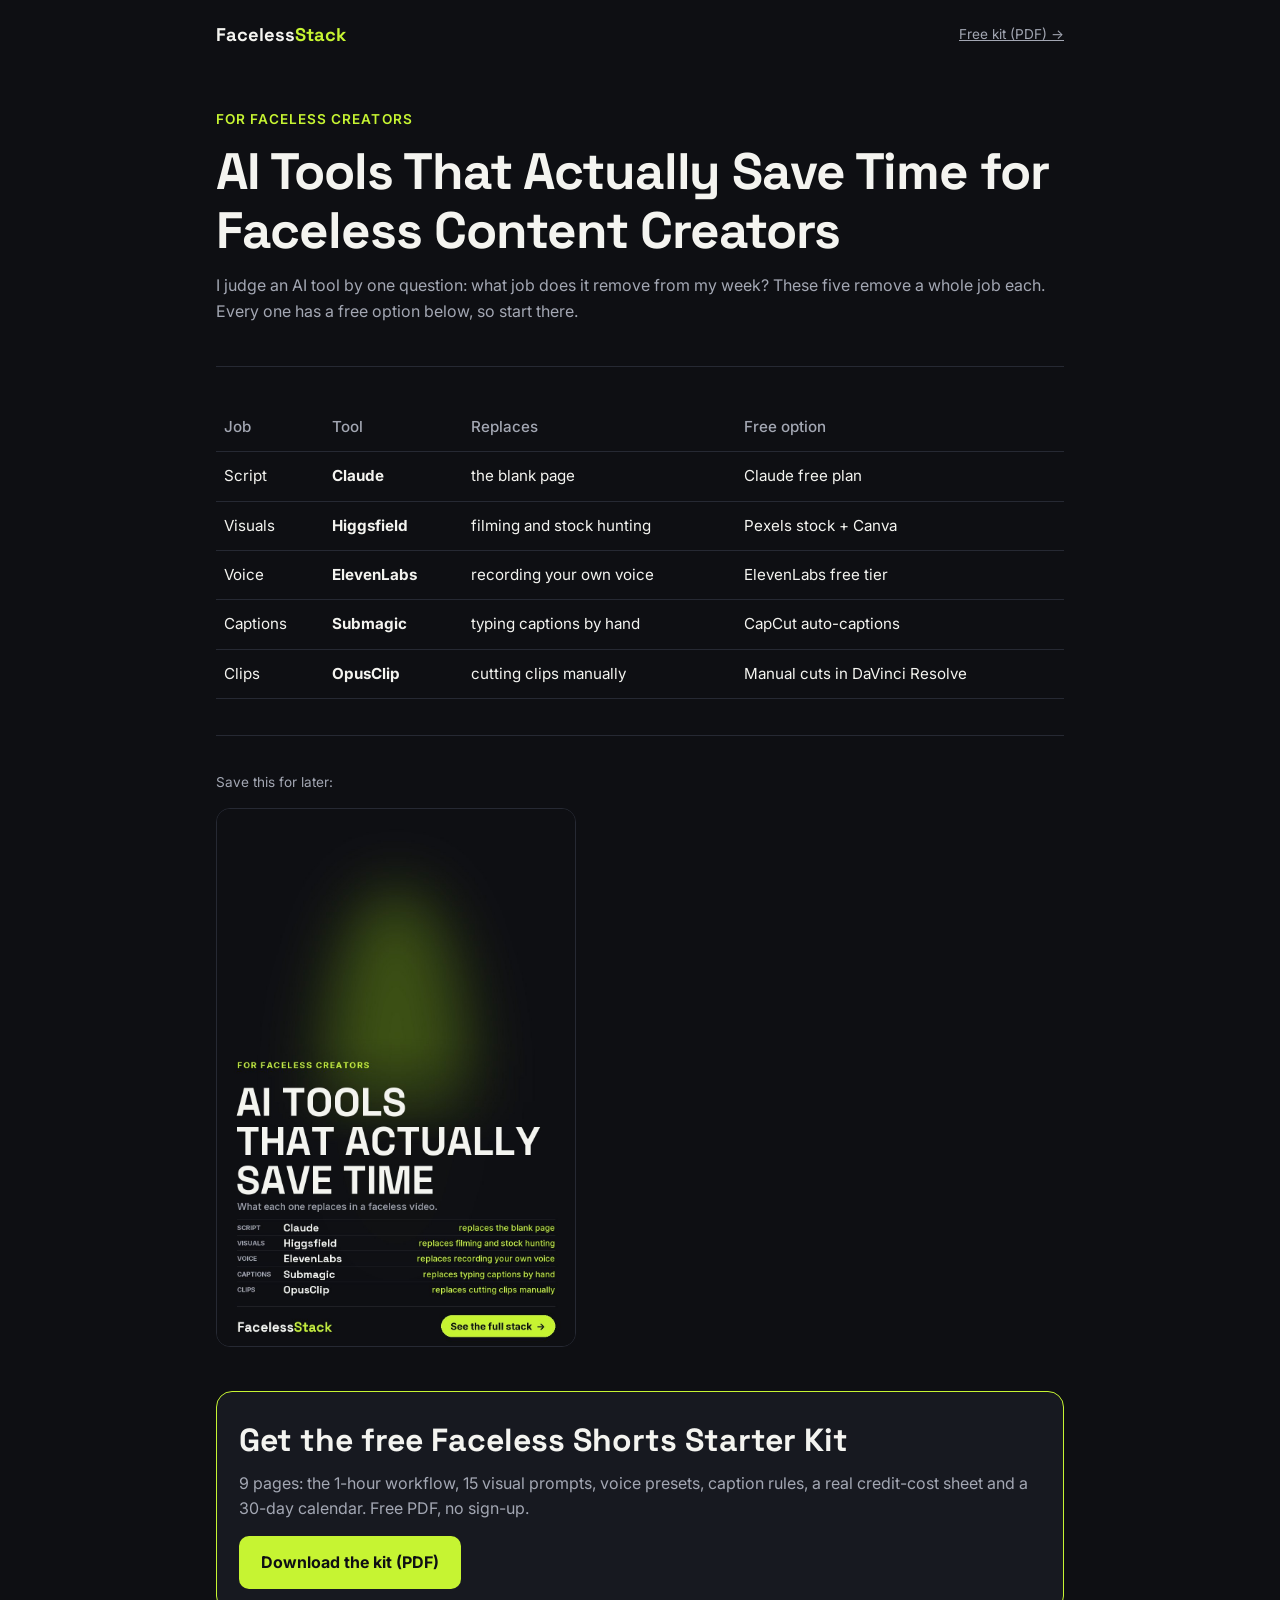
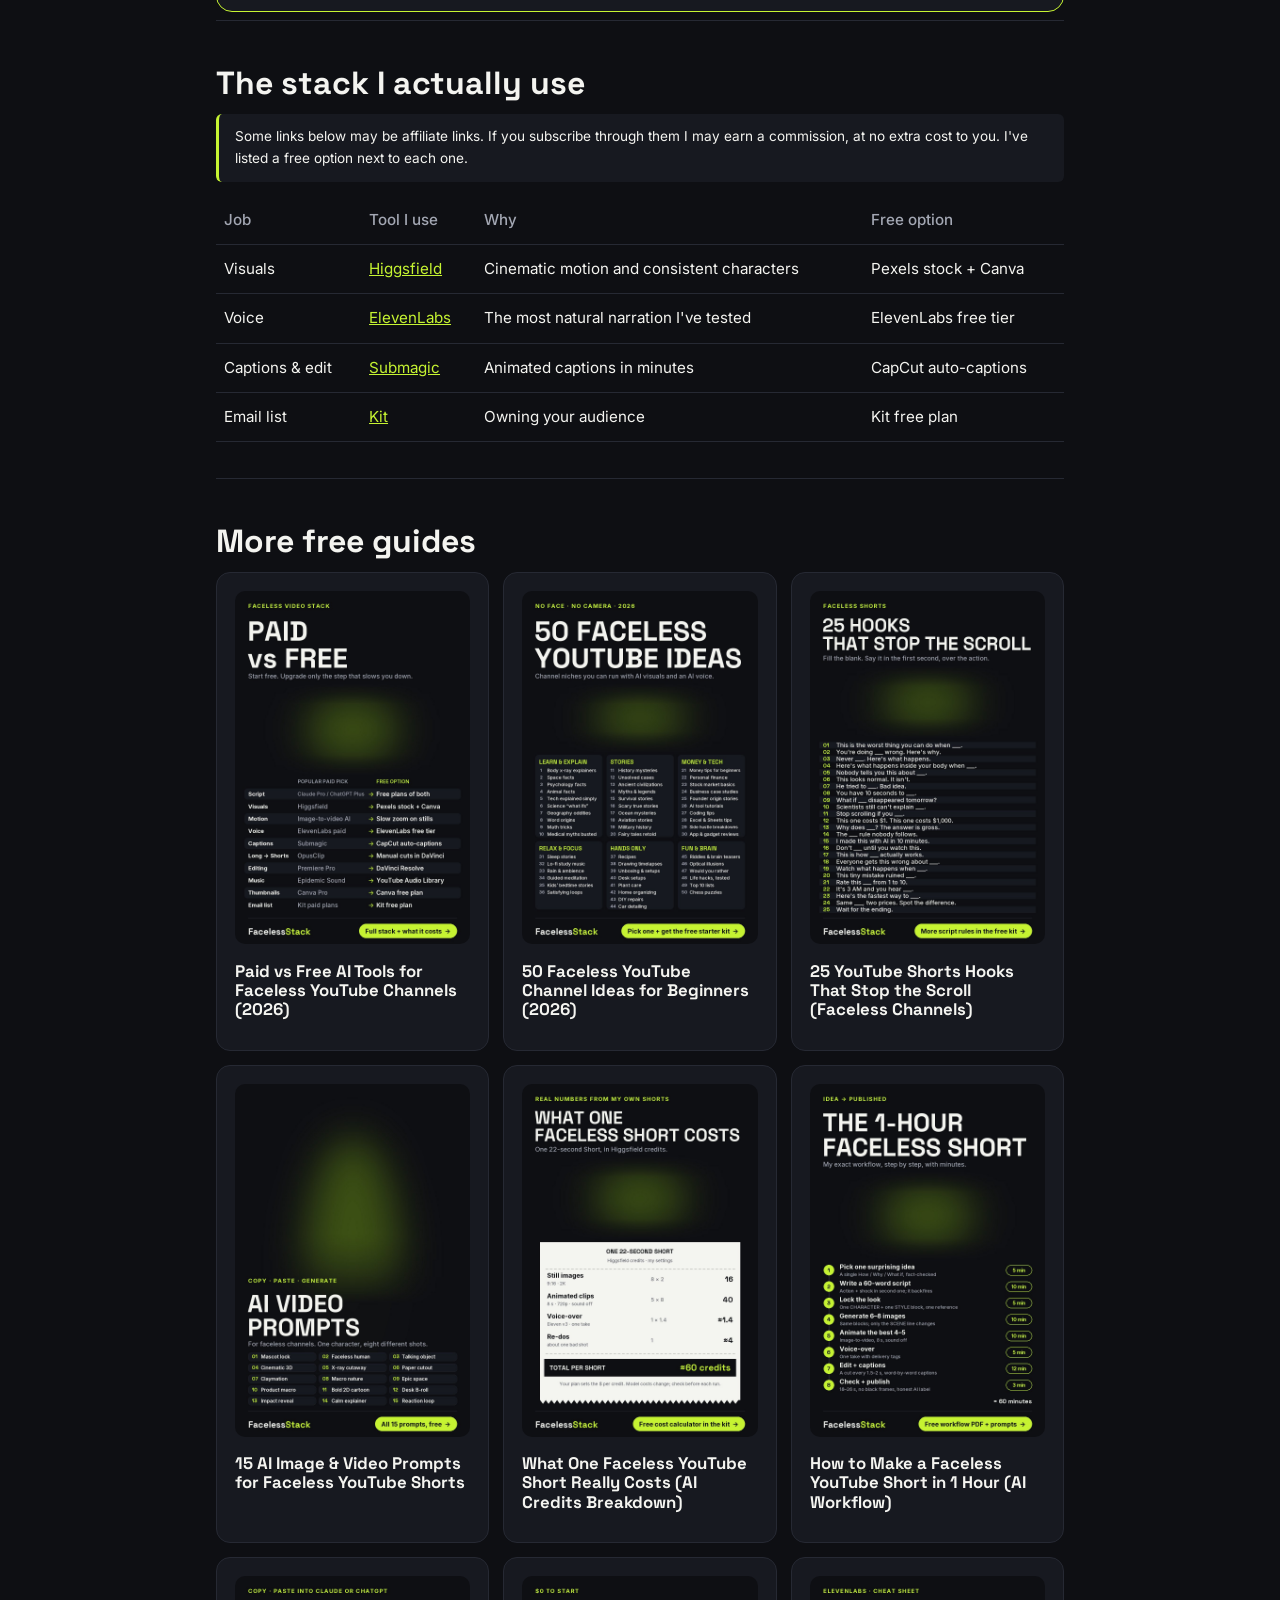
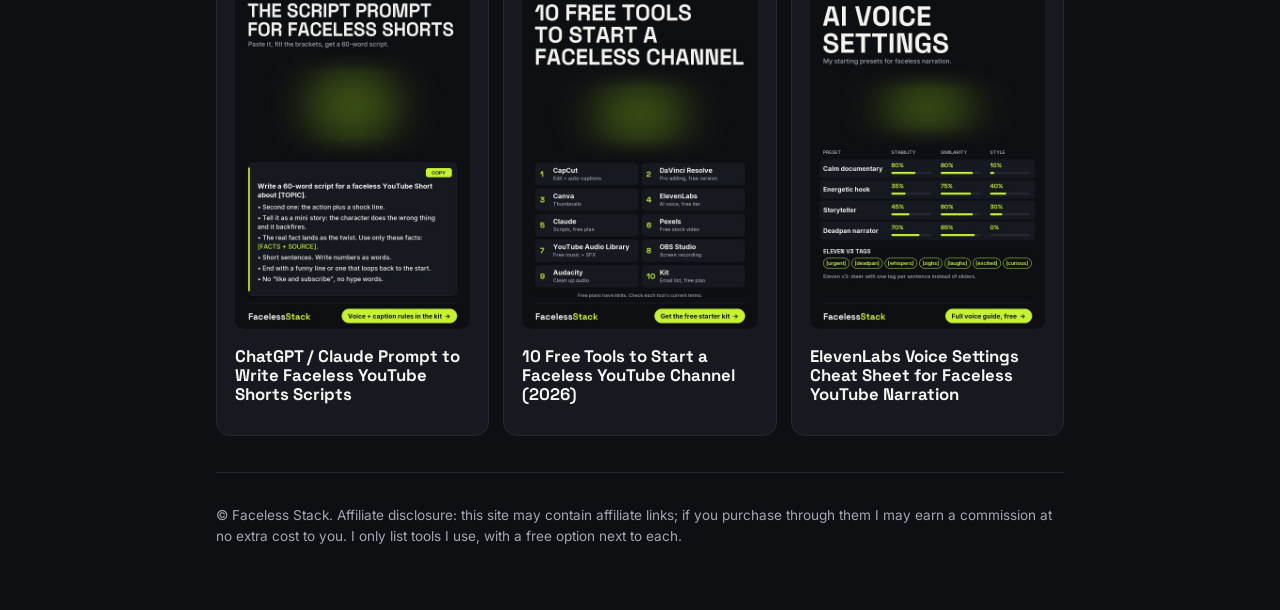
==== ai-tools-that-save-time/index.html @ 0819de9b "Faceless Stack site: landing page + 10 Pinterest guide pages Co-Authored-By: Claude Opus 5.5 <norepl" ====
<!doctype html>
<html lang="en">
<head>
<meta charset="utf-8">
<meta name="viewport" content="width=device-width, initial-scale=1">
<title>AI Tools That Actually Save Time for Faceless Content Creators | Faceless Stack</title>
<meta name="description" content="Five AI tools that actually save time when you make faceless videos, and the exact job each one replaces: Claude for scripts, Higgsfield for visuals, ElevenLabs for voice, Submagic for captions, OpusClip for clips. Free options listed for every one.">
<link rel="canonical" href="https://mussirimajid-rgb.github.io/facelessstack/ai-tools-that-save-time/">
<meta property="og:type" content="article">
<meta property="og:site_name" content="Faceless Stack">
<meta property="og:title" content="AI Tools That Actually Save Time for Faceless Content Creators | Faceless Stack">
<meta property="og:description" content="Five AI tools that actually save time when you make faceless videos, and the exact job each one replaces: Claude for scripts, Higgsfield for visuals, ElevenLabs for voice, Submagic for captions, OpusClip for clips. Free options listed for every one.">
<meta property="og:url" content="https://mussirimajid-rgb.github.io/facelessstack/ai-tools-that-save-time/">
<meta property="article:published_time" content="2026-10-27">
<meta property="og:image" content="https://mussirimajid-rgb.github.io/facelessstack/pins/ai-tools-that-save-time.jpg">
<link rel="preconnect" href="https://fonts.googleapis.com">
<link href="https://fonts.googleapis.com/css2?family=Inter:wght@400;500;700&family=Space+Grotesk:wght@500;700&display=swap" rel="stylesheet">
<link rel="stylesheet" href="../style.css">
</head>
<body>
<div class="wrap">
  <header>
    <a class="logo" href=".././">Faceless<span>Stack</span></a>
    <a class="small muted" href="../kit/Faceless-Shorts-Starter-Kit.pdf">Free kit (PDF) →</a>
  </header>
  <div class="hero">
    <div class="eyebrow">For faceless creators</div>
    <h1>AI Tools That Actually Save Time for Faceless Content Creators</h1>
    <p class="muted">I judge an AI tool by one question: what job does it remove from my week? These five remove a whole job each. Every one has a free option below, so start there.</p>
  </div>
  <section>
<div class="tablewrap"><table><thead><tr><th>Job</th><th>Tool</th><th>Replaces</th><th>Free option</th></tr></thead><tbody><tr><td>Script</td><td><b>Claude</b></td><td>the blank page</td><td>Claude free plan</td></tr><tr><td>Visuals</td><td><b>Higgsfield</b></td><td>filming and stock hunting</td><td>Pexels stock + Canva</td></tr><tr><td>Voice</td><td><b>ElevenLabs</b></td><td>recording your own voice</td><td>ElevenLabs free tier</td></tr><tr><td>Captions</td><td><b>Submagic</b></td><td>typing captions by hand</td><td>CapCut auto-captions</td></tr><tr><td>Clips</td><td><b>OpusClip</b></td><td>cutting clips manually</td><td>Manual cuts in DaVinci Resolve</td></tr></tbody></table></div>
  </section>
  <section>
    <p class="muted small">Save this for later:</p>
    <img class="pinimg" src="../pins/ai-tools-that-save-time.jpg" alt="Surreal poster of a monitor-headed character with a melting clock, listing AI tools that save time: Claude, Higgsfield, ElevenLabs, Submagic, OpusClip.">
  </section>
  <div class="kitbox">
    <h2>Get the free Faceless Shorts Starter Kit</h2>
    <p class="muted">9 pages: the 1-hour workflow, 15 visual prompts, voice presets, caption rules, a real credit-cost sheet and a 30-day calendar. Free PDF, no sign-up.</p>
    <a class="btn" href="../kit/Faceless-Shorts-Starter-Kit.pdf" download>Download the kit (PDF)</a>
  </div>
  <section>
    <h2>The stack I actually use</h2>
    <p class="disclosure small">Some links below may be affiliate links. If you subscribe through them I may earn a commission, at no extra cost to you. I've listed a free option next to each one.</p>
    <div class="tablewrap"><table>
      <thead><tr><th>Job</th><th>Tool I use</th><th>Why</th><th>Free option</th></tr></thead>
      <tbody>
          <tr><td>Visuals</td><td><a href="https://higgsfield.ai" rel="sponsored nofollow noopener" target="_blank">Higgsfield</a></td><td>Cinematic motion and consistent characters</td><td>Pexels stock + Canva</td></tr>
          <tr><td>Voice</td><td><a href="https://elevenlabs.io" rel="sponsored nofollow noopener" target="_blank">ElevenLabs</a></td><td>The most natural narration I&#x27;ve tested</td><td>ElevenLabs free tier</td></tr>
          <tr><td>Captions &amp; edit</td><td><a href="https://www.submagic.co" rel="sponsored nofollow noopener" target="_blank">Submagic</a></td><td>Animated captions in minutes</td><td>CapCut auto-captions</td></tr>
          <tr><td>Email list</td><td><a href="https://kit.com" rel="sponsored nofollow noopener" target="_blank">Kit</a></td><td>Owning your audience</td><td>Kit free plan</td></tr>
      </tbody>
    </table></div>
  </section>
  <section>
    <h2>More free guides</h2>
    <div class="grid guides">
      <a class="card" href="../paid-vs-free-tools/"><img src="../pins/paid-vs-free-tools.jpg" alt="Comparison chart of paid vs free AI tools for faceless YouTube videos: Higgsfield vs Pexels, ElevenLabs vs free tier, Submagic vs CapCut, Premiere vs DaVinci Resolve." loading="lazy"><h3 style="margin-top:10px">Paid vs Free AI Tools for Faceless YouTube Channels (2026)</h3></a>
      <a class="card" href="../faceless-youtube-channel-ideas/"><img src="../pins/faceless-youtube-channel-ideas.jpg" alt="List of 50 faceless YouTube channel ideas in six groups: learn and explain, stories, money and tech, relax and focus, hands only, fun and brain." loading="lazy"><h3 style="margin-top:10px">50 Faceless YouTube Channel Ideas for Beginners (2026)</h3></a>
      <a class="card" href="../youtube-shorts-hooks/"><img src="../pins/youtube-shorts-hooks.jpg" alt="List of 25 fill-in-the-blank video hooks for YouTube Shorts, such as &#x27;You&#x27;re doing ___ wrong. Here&#x27;s why.&#x27;" loading="lazy"><h3 style="margin-top:10px">25 YouTube Shorts Hooks That Stop the Scroll (Faceless Channels)</h3></a>
      <a class="card" href="../ai-video-prompts/"><img src="../pins/ai-video-prompts.jpg" alt="Glossy 3D number 15 with a monitor-headed character, listing 15 AI prompt templates for faceless videos." loading="lazy"><h3 style="margin-top:10px">15 AI Image &amp; Video Prompts for Faceless YouTube Shorts</h3></a>
      <a class="card" href="../faceless-short-cost/"><img src="../pins/faceless-short-cost.jpg" alt="Receipt showing the cost of one faceless YouTube Short: 16 credits of images, 40 credits of animated clips, 1.4 for voice, about 4 for re-dos, about 60 credits total." loading="lazy"><h3 style="margin-top:10px">What One Faceless YouTube Short Really Costs (AI Credits Breakdown)</h3></a>
      <a class="card" href="../one-hour-workflow/"><img src="../pins/one-hour-workflow.jpg" alt="Timeline of 8 steps to make a faceless YouTube Short in one hour, with minutes per step adding up to 60." loading="lazy"><h3 style="margin-top:10px">How to Make a Faceless YouTube Short in 1 Hour (AI Workflow)</h3></a>
      <a class="card" href="../script-prompt/"><img src="../pins/script-prompt.jpg" alt="Copy-paste prompt card for writing a 60-word faceless YouTube Shorts script with Claude or ChatGPT." loading="lazy"><h3 style="margin-top:10px">ChatGPT / Claude Prompt to Write Faceless YouTube Shorts Scripts</h3></a>
      <a class="card" href="../free-tools-faceless-channel/"><img src="../pins/free-tools-faceless-channel.jpg" alt="List of 10 free tools to start a faceless YouTube channel, including CapCut, DaVinci Resolve, Canva, ElevenLabs and OBS Studio." loading="lazy"><h3 style="margin-top:10px">10 Free Tools to Start a Faceless YouTube Channel (2026)</h3></a>
      <a class="card" href="../ai-voice-settings/"><img src="../pins/ai-voice-settings.jpg" alt="Cheat sheet of ElevenLabs voice settings for four narration styles with stability, similarity and style percentages, and Eleven v3 emotion tags." loading="lazy"><h3 style="margin-top:10px">ElevenLabs Voice Settings Cheat Sheet for Faceless YouTube Narration</h3></a>
    </div>
  </section>
  <footer class="small muted">
    <p>© Faceless Stack. Affiliate disclosure: this site may contain affiliate links; if you purchase through them I may earn a commission at no extra cost to you. I only list tools I use, with a free option next to each.</p>
  </footer>
</div>
<script>document.querySelectorAll('.copy').forEach(b=>b.onclick=()=>{navigator.clipboard.writeText(document.getElementById(b.dataset.for).innerText);b.textContent='Copied';setTimeout(()=>b.textContent='Copy',1500)})</script>
</body>
</html>
---- style.css ----
:root{--bg:#0E0F13;--panel:#171920;--line:#262933;--text:#F4F4F0;--muted:#A3A7B3;--accent:#C6F432;--ink:#0E0F13}
*{box-sizing:border-box}body{margin:0;background:var(--bg);color:var(--text);font:16px/1.6 Inter,system-ui,sans-serif}
.wrap{max-width:880px;margin:0 auto;padding:0 16px}
h1,h2,h3{font-family:"Space Grotesk",Inter,sans-serif;line-height:1.15;margin:0 0 12px}
h1{font-size:clamp(2rem,6vw,3.2rem);letter-spacing:-.02em}h2{font-size:clamp(1.4rem,4vw,2rem);margin-top:8px}
p{margin:0 0 14px}a{color:var(--accent)}.muted{color:var(--muted)}.small{font-size:.85rem}
header{padding:20px 0;display:flex;justify-content:space-between;align-items:center}
.logo{font-family:"Space Grotesk",Inter,sans-serif;font-weight:700;color:var(--text);text-decoration:none;font-size:1.15rem}.logo span{color:var(--accent)}
.hero{padding:40px 0 28px}.eyebrow{color:var(--accent);font-weight:600;font-size:.85rem;text-transform:uppercase;letter-spacing:.08em;margin-bottom:12px}
.btn{padding:14px 22px;border:0;border-radius:10px;background:var(--accent);color:var(--ink);font-weight:700;font-size:1rem;cursor:pointer;text-decoration:none;display:inline-block}
section{padding:36px 0;border-top:1px solid var(--line)}
.grid{display:grid;grid-template-columns:repeat(auto-fit,minmax(240px,1fr));gap:14px}
.card{background:var(--panel);border:1px solid var(--line);border-radius:14px;padding:18px}.card h3{font-size:1.05rem}
.num{color:var(--accent);font-family:"Space Grotesk",Inter,sans-serif;font-weight:700}
table{width:100%;border-collapse:collapse;font-size:.95rem}th,td{text-align:left;padding:12px 8px;border-bottom:1px solid var(--line);vertical-align:top}
th{color:var(--muted);font-weight:500}.tablewrap{overflow-x:auto}
ol.list{padding-left:1.4em}ol.list li{padding:6px 0;border-bottom:1px solid var(--line)}
.groups{display:grid;grid-template-columns:repeat(auto-fit,minmax(230px,1fr));gap:14px}.groups ol{margin:0;padding-left:1.6em}
.groups h3{color:var(--accent);font-size:1rem;text-transform:uppercase;letter-spacing:.04em}
pre{white-space:pre-wrap;background:var(--panel);border:1px solid var(--line);border-left:4px solid var(--accent);border-radius:12px;padding:18px;font:15px/1.6 ui-monospace,Consolas,monospace;margin:0 0 10px}
.prompt{margin-bottom:22px}.prompt h3{font-size:1.05rem}
.copy{background:transparent;color:var(--accent);border:1px solid var(--accent);border-radius:8px;padding:6px 14px;font-weight:600;cursor:pointer}
.kitbox{background:var(--panel);border:1px solid var(--accent);border-radius:16px;padding:22px;margin:8px 0}
.disclosure{background:var(--panel);border-left:3px solid var(--accent);padding:12px 16px;border-radius:6px}
.pinimg{display:block;max-width:360px;width:100%;border-radius:14px;border:1px solid var(--line);margin:8px 0 0}
.calc{display:grid;grid-template-columns:repeat(auto-fit,minmax(200px,1fr));gap:12px;margin-top:12px}
.calc label{display:block;font-size:.85rem;color:var(--muted)}.calc input{width:100%;padding:12px;border-radius:10px;border:1px solid var(--line);background:var(--bg);color:var(--text);font-size:1rem}
.result{font-family:"Space Grotesk",Inter,sans-serif;font-size:1.5rem;color:var(--accent);margin-top:12px}
.guides a{color:var(--text);text-decoration:none}.guides img{width:100%;border-radius:10px;aspect-ratio:2/3;object-fit:cover}
.tags span{display:inline-block;border:1px solid var(--accent);color:var(--accent);border-radius:20px;padding:4px 12px;margin:0 6px 8px 0;font-weight:600}
footer{padding:32px 0 48px;border-top:1px solid var(--line)}
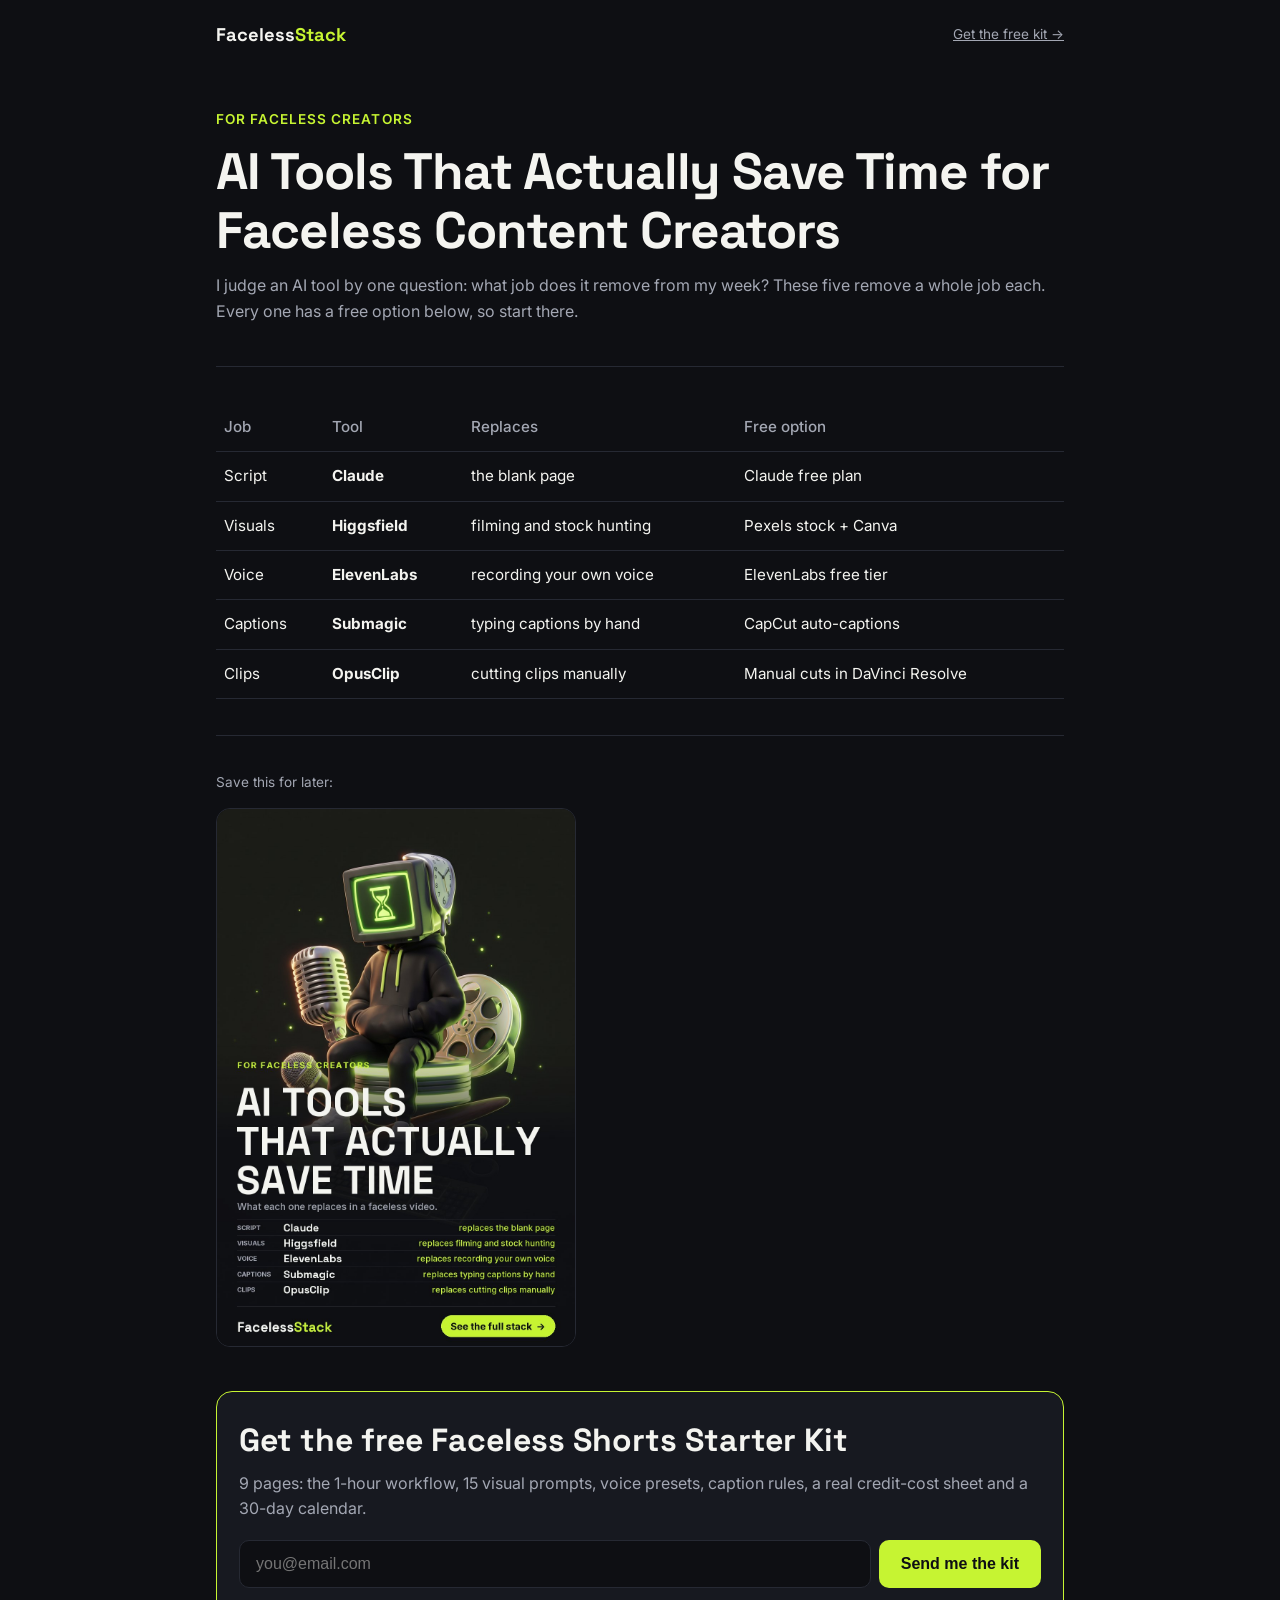
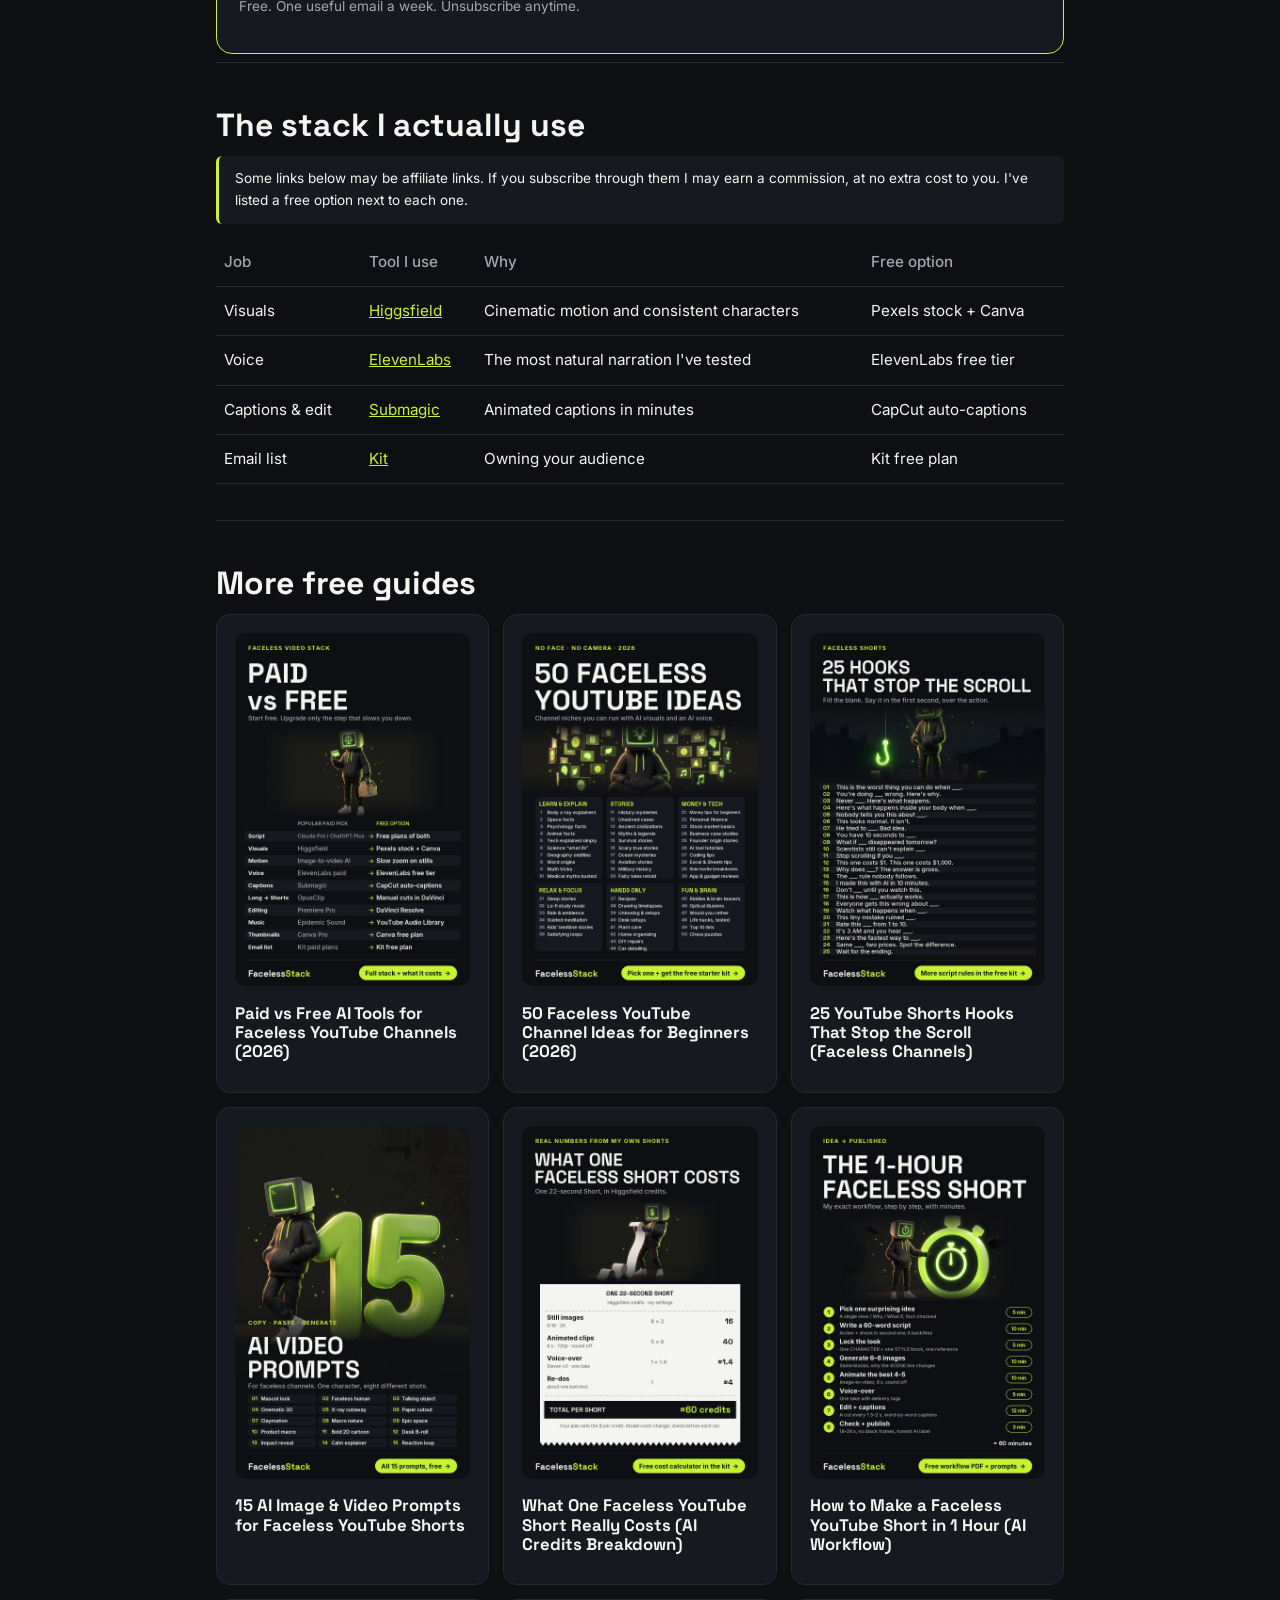
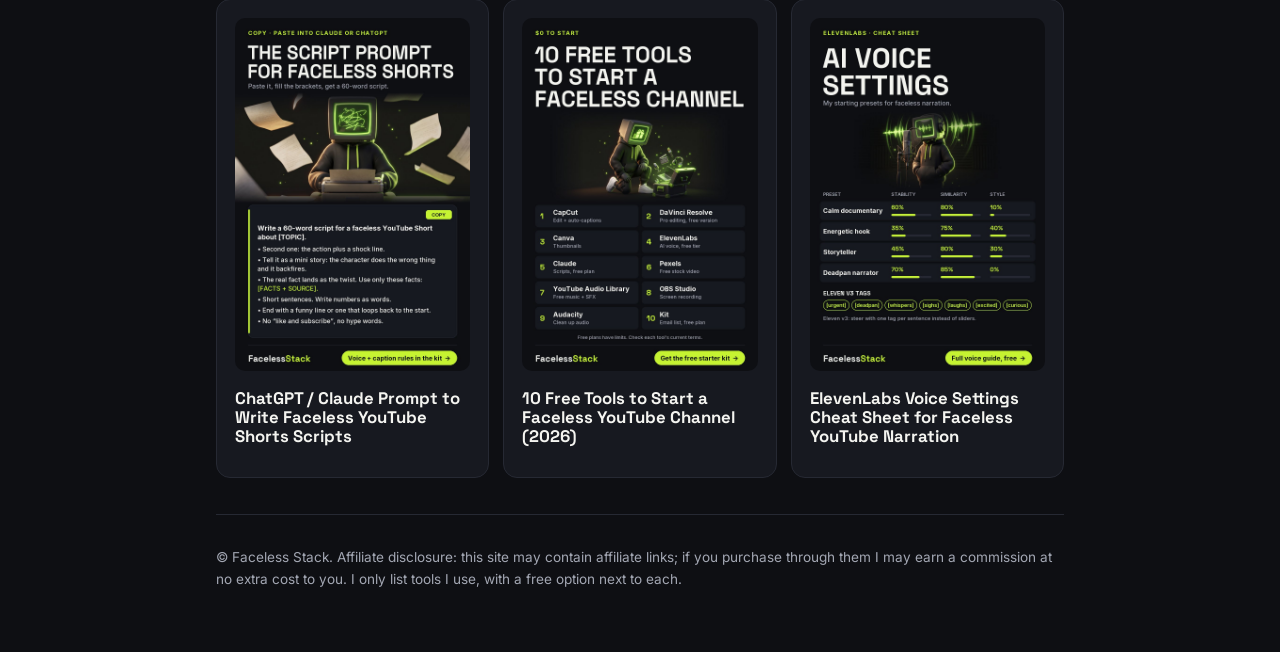
==== commit b3f3decc: "Replace direct kit download with Kit sign-up form; add thank-you page Co-Authored-By: Claude Opus 5." ====
--- a/ai-tools-that-save-time/index.html
+++ b/ai-tools-that-save-time/index.html
@@ -21,7 +21,7 @@
 <div class="wrap">
   <header>
     <a class="logo" href=".././">Faceless<span>Stack</span></a>
-    <a class="small muted" href="../kit/Faceless-Shorts-Starter-Kit.pdf">Free kit (PDF) →</a>
+    <a class="small muted" href="#kit">Get the free kit →</a>
   </header>
   <div class="hero">
     <div class="eyebrow">For faceless creators</div>
@@ -35,10 +35,15 @@
     <p class="muted small">Save this for later:</p>
     <img class="pinimg" src="../pins/ai-tools-that-save-time.jpg" alt="Surreal poster of a monitor-headed character with a melting clock, listing AI tools that save time: Claude, Higgsfield, ElevenLabs, Submagic, OpusClip.">
   </section>
-  <div class="kitbox">
+  <div class="kitbox" id="kit">
     <h2>Get the free Faceless Shorts Starter Kit</h2>
-    <p class="muted">9 pages: the 1-hour workflow, 15 visual prompts, voice presets, caption rules, a real credit-cost sheet and a 30-day calendar. Free PDF, no sign-up.</p>
-    <a class="btn" href="../kit/Faceless-Shorts-Starter-Kit.pdf" download>Download the kit (PDF)</a>
+    <p class="muted">9 pages: the 1-hour workflow, 15 visual prompts, voice presets, caption rules, a real credit-cost sheet and a 30-day calendar.</p>
+    <form class="signup" action="https://app.kit.com/forms/10103270/subscriptions" method="post">
+      <label class="sr" for="email">Email address</label>
+      <input id="email" type="email" name="email_address" placeholder="you@email.com" autocomplete="email" required>
+      <button class="btn" type="submit">Send me the kit</button>
+    </form>
+    <p class="small muted">Free. One useful email a week. Unsubscribe anytime.</p>
   </div>
   <section>
     <h2>The stack I actually use</h2>
--- a/style.css
+++ b/style.css
@@ -21,6 +21,9 @@
 .prompt{margin-bottom:22px}.prompt h3{font-size:1.05rem}
 .copy{background:transparent;color:var(--accent);border:1px solid var(--accent);border-radius:8px;padding:6px 14px;font-weight:600;cursor:pointer}
 .kitbox{background:var(--panel);border:1px solid var(--accent);border-radius:16px;padding:22px;margin:8px 0}
+.signup{display:flex;gap:8px;flex-wrap:wrap;margin:18px 0 8px}
+.signup input{flex:1 1 240px;padding:14px 16px;border-radius:10px;border:1px solid var(--line);background:var(--bg);color:var(--text);font-size:1rem}
+.sr{position:absolute;width:1px;height:1px;overflow:hidden;clip:rect(0 0 0 0)}
 .disclosure{background:var(--panel);border-left:3px solid var(--accent);padding:12px 16px;border-radius:6px}
 .pinimg{display:block;max-width:360px;width:100%;border-radius:14px;border:1px solid var(--line);margin:8px 0 0}
 .calc{display:grid;grid-template-columns:repeat(auto-fit,minmax(200px,1fr));gap:12px;margin-top:12px}
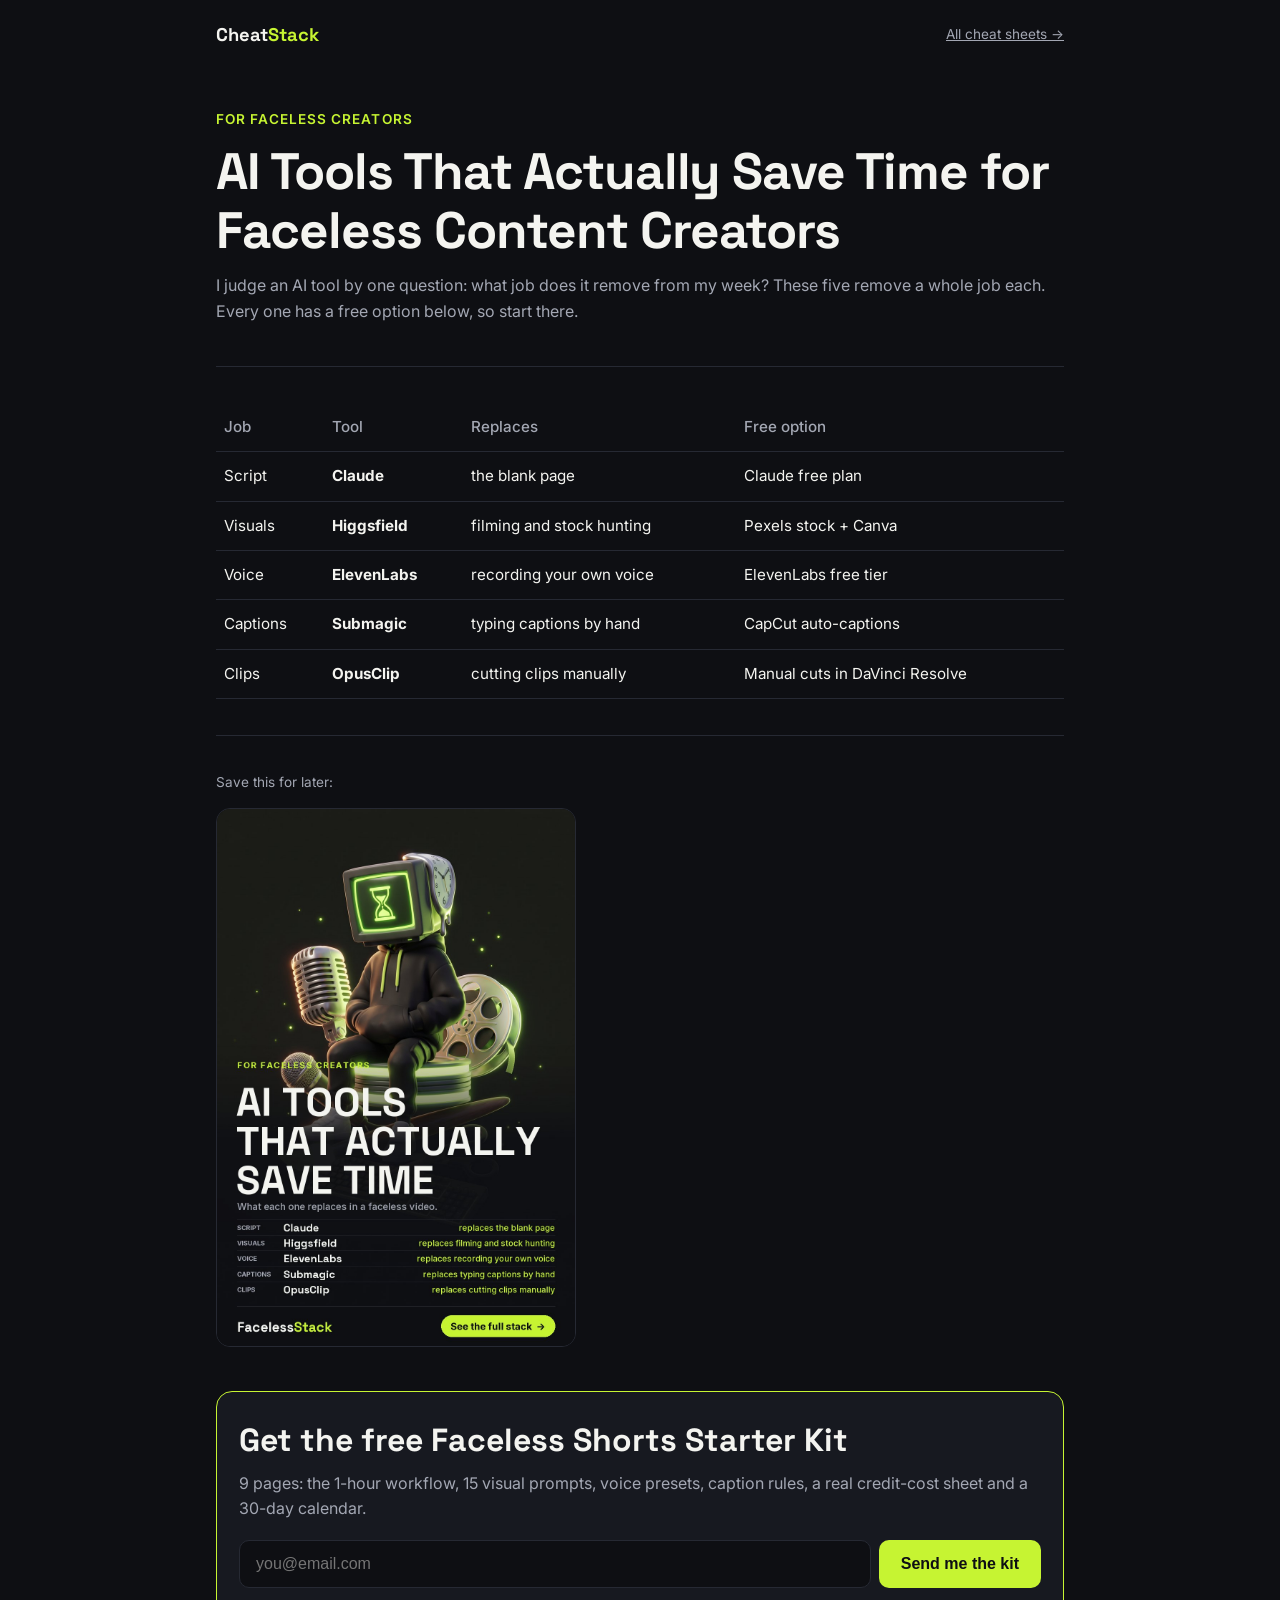
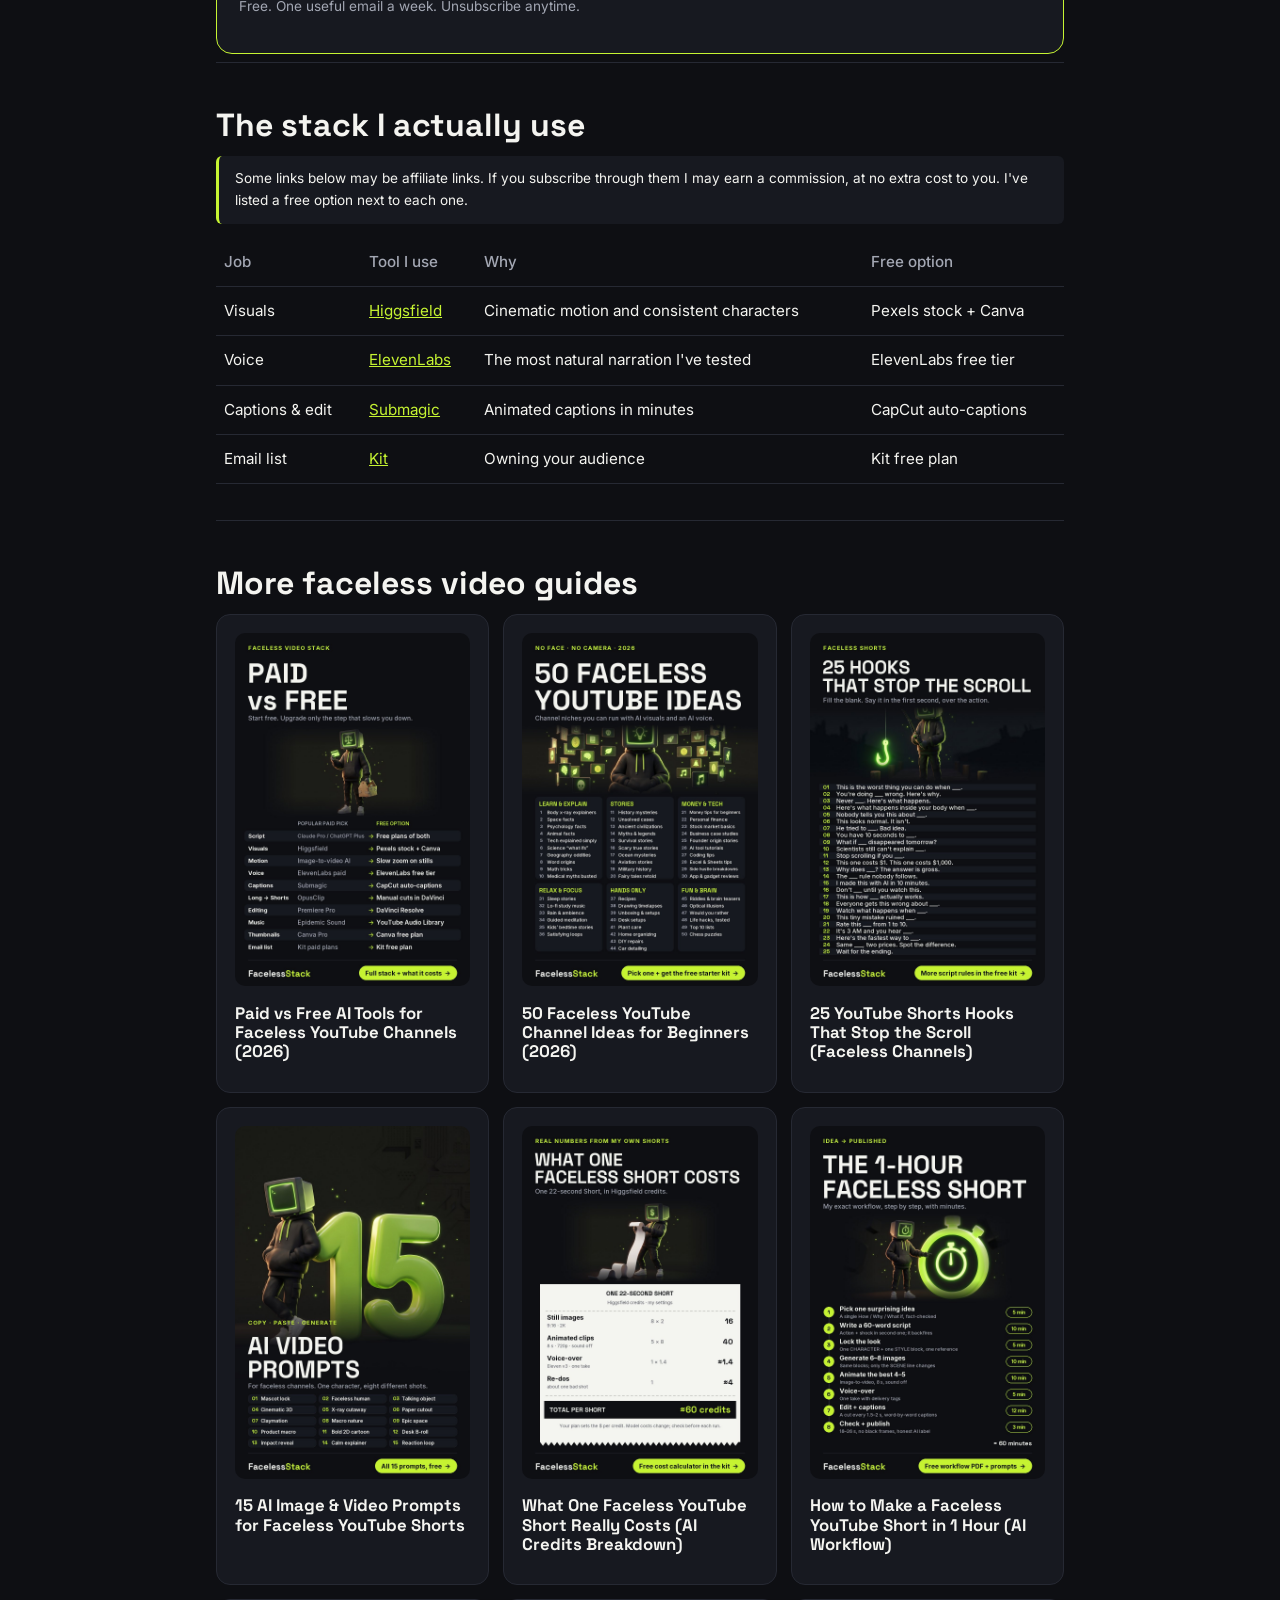
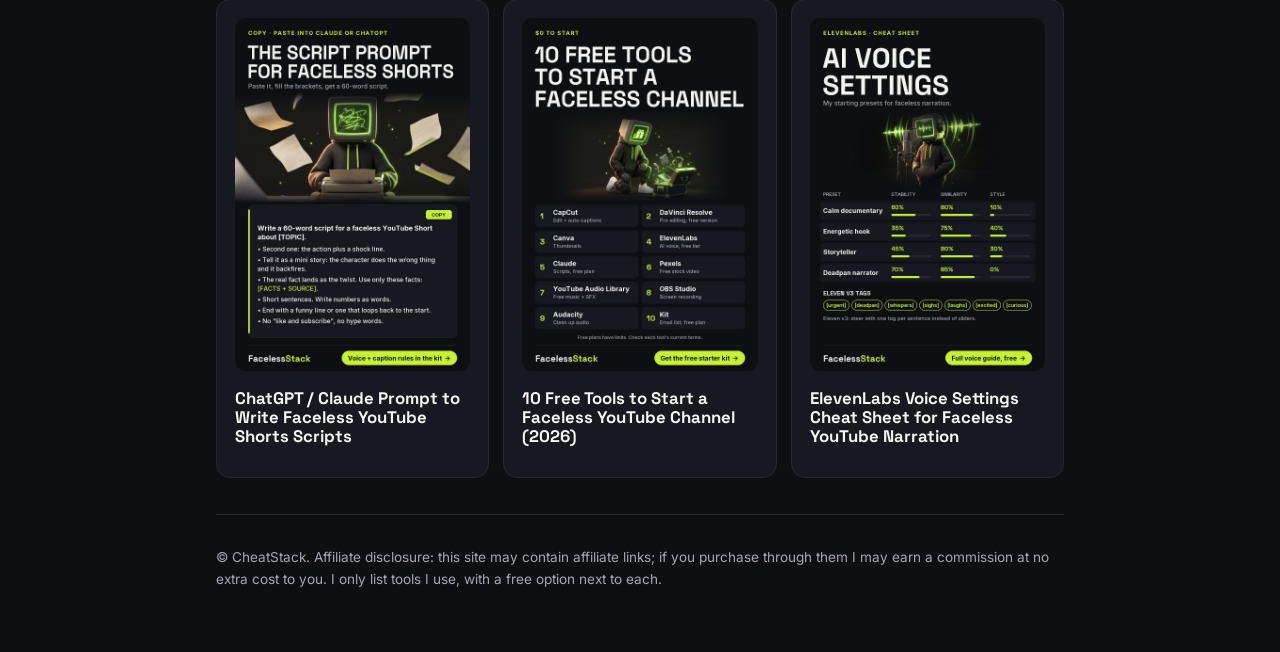
==== commit a874a8c8: "Rebrand to CheatStack: broader cheat-sheet home page and titles Co-Authored-By: Claude Opus 5.5 <nor" ====
--- a/ai-tools-that-save-time/index.html
+++ b/ai-tools-that-save-time/index.html
@@ -3,25 +3,25 @@
 <head>
 <meta charset="utf-8">
 <meta name="viewport" content="width=device-width, initial-scale=1">
-<title>AI Tools That Actually Save Time for Faceless Content Creators | Faceless Stack</title>
+<title>AI Tools That Actually Save Time for Faceless Content Creators | CheatStack</title>
 <meta name="description" content="Five AI tools that actually save time when you make faceless videos, and the exact job each one replaces: Claude for scripts, Higgsfield for visuals, ElevenLabs for voice, Submagic for captions, OpusClip for clips. Free options listed for every one.">
-<link rel="canonical" href="https://mussirimajid-rgb.github.io/facelessstack/ai-tools-that-save-time/">
+<link rel="canonical" href="https://mussirimajid-rgb.github.io/cheatstack/ai-tools-that-save-time/">
 <meta property="og:type" content="article">
-<meta property="og:site_name" content="Faceless Stack">
-<meta property="og:title" content="AI Tools That Actually Save Time for Faceless Content Creators | Faceless Stack">
+<meta property="og:site_name" content="CheatStack">
+<meta property="og:title" content="AI Tools That Actually Save Time for Faceless Content Creators | CheatStack">
 <meta property="og:description" content="Five AI tools that actually save time when you make faceless videos, and the exact job each one replaces: Claude for scripts, Higgsfield for visuals, ElevenLabs for voice, Submagic for captions, OpusClip for clips. Free options listed for every one.">
-<meta property="og:url" content="https://mussirimajid-rgb.github.io/facelessstack/ai-tools-that-save-time/">
-<meta property="article:published_time" content="2026-10-27">
-<meta property="og:image" content="https://mussirimajid-rgb.github.io/facelessstack/pins/ai-tools-that-save-time.jpg">
+<meta property="og:url" content="https://mussirimajid-rgb.github.io/cheatstack/ai-tools-that-save-time/">
+<meta property="article:published_time" content="2026-10-29">
+<meta property="og:image" content="https://mussirimajid-rgb.github.io/cheatstack/pins/ai-tools-that-save-time.jpg">
 <link rel="preconnect" href="https://fonts.googleapis.com">
 <link href="https://fonts.googleapis.com/css2?family=Inter:wght@400;500;700&family=Space+Grotesk:wght@500;700&display=swap" rel="stylesheet">
-<link rel="stylesheet" href="../style.css">
+<link rel="stylesheet" href="../style.css?v=de7e3dae">
 </head>
 <body>
 <div class="wrap">
   <header>
-    <a class="logo" href=".././">Faceless<span>Stack</span></a>
-    <a class="small muted" href="#kit">Get the free kit →</a>
+    <a class="logo" href=".././">Cheat<span>Stack</span></a>
+    <a class="small muted" href=".././#sheets">All cheat sheets →</a>
   </header>
   <div class="hero">
     <div class="eyebrow">For faceless creators</div>
@@ -59,7 +59,7 @@
     </table></div>
   </section>
   <section>
-    <h2>More free guides</h2>
+    <h2>More faceless video guides</h2>
     <div class="grid guides">
       <a class="card" href="../paid-vs-free-tools/"><img src="../pins/paid-vs-free-tools.jpg" alt="Comparison chart of paid vs free AI tools for faceless YouTube videos: Higgsfield vs Pexels, ElevenLabs vs free tier, Submagic vs CapCut, Premiere vs DaVinci Resolve." loading="lazy"><h3 style="margin-top:10px">Paid vs Free AI Tools for Faceless YouTube Channels (2026)</h3></a>
       <a class="card" href="../faceless-youtube-channel-ideas/"><img src="../pins/faceless-youtube-channel-ideas.jpg" alt="List of 50 faceless YouTube channel ideas in six groups: learn and explain, stories, money and tech, relax and focus, hands only, fun and brain." loading="lazy"><h3 style="margin-top:10px">50 Faceless YouTube Channel Ideas for Beginners (2026)</h3></a>
@@ -73,7 +73,7 @@
     </div>
   </section>
   <footer class="small muted">
-    <p>© Faceless Stack. Affiliate disclosure: this site may contain affiliate links; if you purchase through them I may earn a commission at no extra cost to you. I only list tools I use, with a free option next to each.</p>
+    <p>© CheatStack. Affiliate disclosure: this site may contain affiliate links; if you purchase through them I may earn a commission at no extra cost to you. I only list tools I use, with a free option next to each.</p>
   </footer>
 </div>
 <script>document.querySelectorAll('.copy').forEach(b=>b.onclick=()=>{navigator.clipboard.writeText(document.getElementById(b.dataset.for).innerText);b.textContent='Copied';setTimeout(()=>b.textContent='Copy',1500)})</script>
